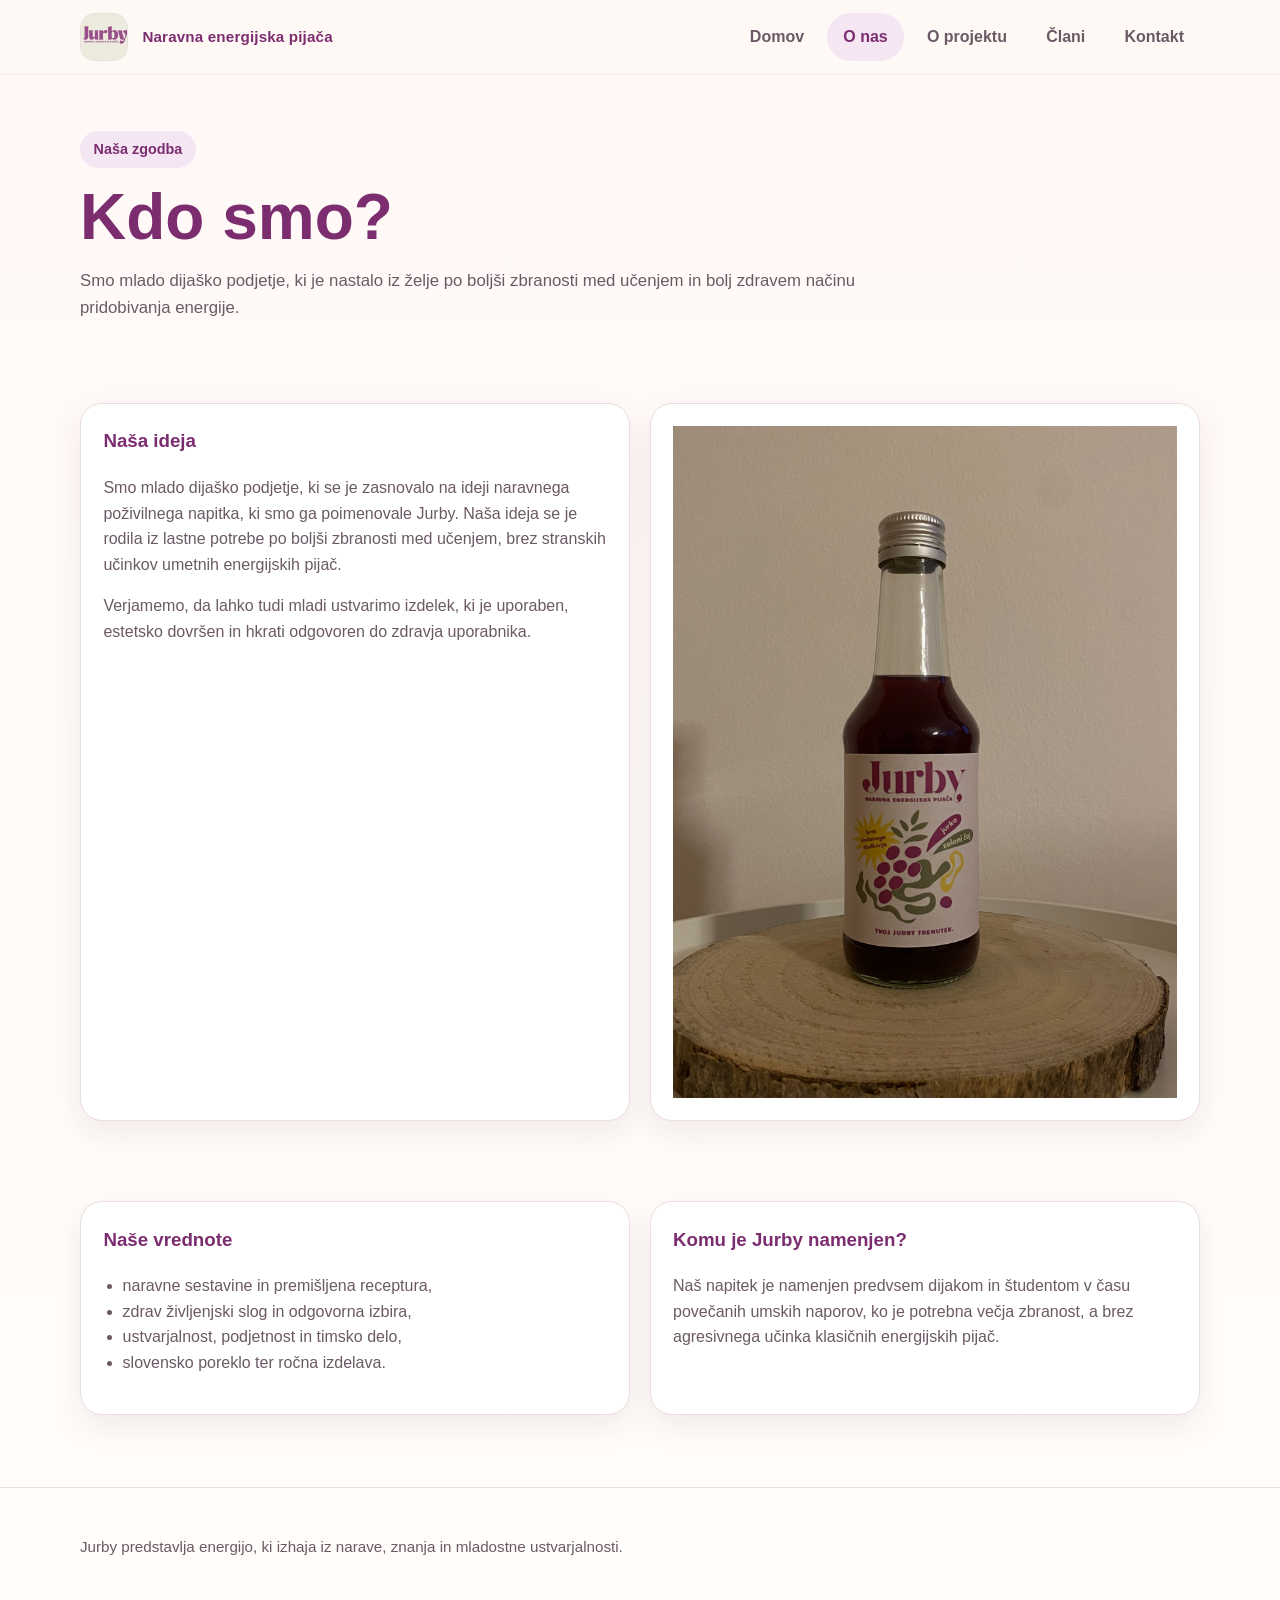
==== about.html @ 3bf28162 "Jurby 20260317 Naravna energijska pijača Jurby 20260317" ====
<!DOCTYPE html>
<html lang="sl">
<head>
  <meta charset="UTF-8">
  <meta name="viewport" content="width=device-width, initial-scale=1.0">
  <title>O nas | Jurby</title>
  <link rel="stylesheet" href="style.css">
</head>
<body>
  <header class="site-header">
    <div class="container navbar">
      <a class="brand" href="index.html">
        <img src="assets/jurbyLogo.jpg" alt="Jurby logotip">
          <span>Naravna energijska pijača</span>
      </a>
      <nav class="nav-links" aria-label="Glavna navigacija">
        <a href="index.html">Domov</a>
        <a class="active" href="about.html">O nas</a>
        <a href="project.html">O projektu</a>
        <a href="members.html">Člani</a>
        <a href="contact.html">Kontakt</a>
      </nav>
    </div>
  </header>

  <main>
    <section class="page-hero">
      <div class="container">
        <span class="eyebrow">Naša zgodba</span>
        <h1>Kdo smo?</h1>
        <p>Smo mlado dijaško podjetje, ki je nastalo iz želje po boljši zbranosti med učenjem in bolj zdravem načinu pridobivanja energije.</p>
      </div>
    </section>

    <section class="section content">
      <div class="container grid-2">
        <div class="card info-card">
          <h3>Naša ideja</h3>
          <p>Smo mlado dijaško podjetje, ki se je zasnovalo na ideji naravnega poživilnega napitka, ki smo ga poimenovale Jurby. Naša ideja se je rodila iz lastne potrebe po boljši zbranosti med učenjem, brez stranskih učinkov umetnih energijskih pijač.</p>
          <p>Verjamemo, da lahko tudi mladi ustvarimo izdelek, ki je uporaben, estetsko dovršen in hkrati odgovoren do zdravja uporabnika.</p>
        </div>
        <div class="card info-card">
          <img src="assets/izdelek-1.jpeg" alt="Jurby izdelek na leseni podlagi">
        </div>
      </div>
    </section>

    <section class="section content">
      <div class="container grid-2">
        <div class="card info-card">
          <h3>Naše vrednote</h3>
          <ul>
            <li>naravne sestavine in premišljena receptura,</li>
            <li>zdrav življenjski slog in odgovorna izbira,</li>
            <li>ustvarjalnost, podjetnost in timsko delo,</li>
            <li>slovensko poreklo ter ročna izdelava.</li>
          </ul>
        </div>
        <div class="card info-card">
          <h3>Komu je Jurby namenjen?</h3>
          <p>Naš napitek je namenjen predvsem dijakom in študentom v času povečanih umskih naporov, ko je potrebna večja zbranost, a brez agresivnega učinka klasičnih energijskih pijač.</p>
        </div>
      </div>
    </section>
  </main>

  <footer class="site-footer">
    <div class="container">
      <p class="small">Jurby predstavlja energijo, ki izhaja iz narave, znanja in mladostne ustvarjalnosti.</p>
    </div>
  </footer>
</body>
</html>
---- style.css ----
:root {
  --bg: #fff9f6;
  --card: #ffffff;
  --text: #3b2d35;
  --muted: #6b5a65;
  --primary: #9d3f8f;
  --primary-dark: #7c2d70;
  --accent: #91a36d;
  --accent-2: #efcc54;
  --border: #eadede;
  --shadow: 0 12px 30px rgba(74, 37, 61, 0.08);
  --radius: 22px;
  --max: 1120px;
}

* { box-sizing: border-box; }
html { scroll-behavior: smooth; }
body {
  margin: 0;
  font-family: Arial, Helvetica, sans-serif;
  color: var(--text);
  background: linear-gradient(180deg, #fff8f7 0%, #fffdfa 100%);
  line-height: 1.6;
}
img { max-width: 100%; display: block; }
a { color: inherit; text-decoration: none; }

.container {
  width: min(var(--max), calc(100% - 2rem));
  margin: 0 auto;
}

.site-header {
  position: sticky;
  top: 0;
  z-index: 20;
  background: rgba(255, 249, 246, 0.92);
  backdrop-filter: blur(12px);
  border-bottom: 1px solid rgba(157, 63, 143, 0.08);
}

.navbar {
  display: flex;
  align-items: center;
  justify-content: space-between;
  gap: 1rem;
  min-height: 74px;
}

.brand {
  display: flex;
  align-items: center;
  gap: 0.9rem;
  font-weight: 700;
}
.brand img {
  width: 48px;
  height: 48px;
  object-fit: cover;
  border-radius: 14px;
  border: 1px solid var(--border);
  background: white;
}
.brand span {
  font-size: 0.95rem;
  color: var(--primary-dark);
  letter-spacing: 0.01em;
}

.nav-links {
  display: flex;
  flex-wrap: wrap;
  gap: 0.45rem;
}
.nav-links a {
  padding: 0.7rem 1rem;
  border-radius: 999px;
  color: var(--muted);
  font-weight: 600;
}
.nav-links a:hover,
.nav-links a.active {
  background: #f4e6f2;
  color: var(--primary-dark);
}

.hero {
  padding: 4.5rem 0 3rem;
}
.hero-grid {
  display: grid;
  grid-template-columns: 1.1fr 0.9fr;
  gap: 2rem;
  align-items: center;
}
.eyebrow {
  display: inline-block;
  font-size: 0.9rem;
  font-weight: 700;
  color: var(--primary-dark);
  background: #f4e6f2;
  border-radius: 999px;
  padding: 0.45rem 0.85rem;
  margin-bottom: 1rem;
}
.hero h1, .page-hero h1 {
  font-size: clamp(2.2rem, 5vw, 4.2rem);
  line-height: 1.05;
  margin: 0 0 1rem;
  color: var(--primary-dark);
}
.lead {
  font-size: 1.12rem;
  color: var(--muted);
  margin-bottom: 1.5rem;
}
.cta-row {
  display: flex;
  flex-wrap: wrap;
  gap: 0.85rem;
}
.button {
  display: inline-flex;
  align-items: center;
  justify-content: center;
  padding: 0.92rem 1.25rem;
  border-radius: 999px;
  font-weight: 700;
  transition: 0.2s ease;
}
.button.primary {
  background: var(--primary);
  color: white;
}
.button.primary:hover { background: var(--primary-dark); }
.button.secondary {
  background: white;
  color: var(--primary-dark);
  border: 1px solid var(--border);
}
.button.secondary:hover { background: #faf2f8; }

.hero-card,
.card {
  background: var(--card);
  border: 1px solid var(--border);
  border-radius: var(--radius);
  box-shadow: var(--shadow);
}
.hero-card {
  overflow: hidden;
}
.hero-card img {
  width: 100%;
  height: 100%;
  object-fit: cover;
}

.section {
  padding: 2.5rem 0;
}
.section-title {
  font-size: clamp(1.7rem, 3vw, 2.5rem);
  color: var(--primary-dark);
  margin: 0 0 0.5rem;
}
.section-subtitle {
  color: var(--muted);
  margin: 0 0 1.5rem;
}

.stats {
  display: grid;
  grid-template-columns: repeat(4, 1fr);
  gap: 1rem;
}
.stat {
  padding: 1.3rem;
}
.stat strong {
  display: block;
  color: var(--primary-dark);
  font-size: 1.5rem;
}
.stat span { color: var(--muted); }

.grid-3, .grid-2 {
  display: grid;
  gap: 1.2rem;
}
.grid-3 { grid-template-columns: repeat(3, 1fr); }
.grid-2 { grid-template-columns: repeat(2, 1fr); }

.feature, .member-card, .info-card {
  padding: 1.4rem;
}
.feature h3, .member-card h3, .info-card h3 {
  margin-top: 0;
  color: var(--primary-dark);
}
.kicker {
  display: inline-block;
  font-size: 0.84rem;
  background: #eff3e6;
  color: #54673d;
  border-radius: 999px;
  padding: 0.35rem 0.7rem;
  margin-bottom: 0.8rem;
  font-weight: 700;
}

.gallery {
  display: grid;
  grid-template-columns: 1.1fr 0.9fr;
  gap: 1rem;
}
.gallery .card {
  overflow: hidden;
}
.gallery img {
  width: 100%;
  height: 100%;
  object-fit: cover;
}

.page-hero {
  padding: 3.5rem 0 1.5rem;
}
.page-hero p {
  max-width: 780px;
  color: var(--muted);
  font-size: 1.05rem;
}
.content p { color: var(--muted); }
.content ul {
  color: var(--muted);
  padding-left: 1.2rem;
}

.member-card p,
.info-card p,
.feature p { color: var(--muted); }
.member-role {
  color: var(--primary);
  font-weight: 700;
  margin-top: -0.4rem;
}

.contact-box {
  padding: 1.5rem;
}
.contact-box strong { color: var(--primary-dark); }

.site-footer {
  margin-top: 2rem;
  border-top: 1px solid var(--border);
  padding: 2rem 0 3rem;
  color: var(--muted);
}
.footer-grid {
  display: grid;
  grid-template-columns: 1.2fr 0.8fr;
  gap: 1rem;
}
.small { font-size: 0.95rem; }

.highlight {
  color: var(--primary-dark);
  font-weight: 700;
}

@media (max-width: 900px) {
  .hero-grid,
  .gallery,
  .grid-3,
  .grid-2,
  .stats,
  .footer-grid {
    grid-template-columns: 1fr;
  }

  .navbar {
    flex-direction: column;
    align-items: flex-start;
    padding: 0.8rem 0;
  }

  .nav-links {
    width: 100%;
  }
}
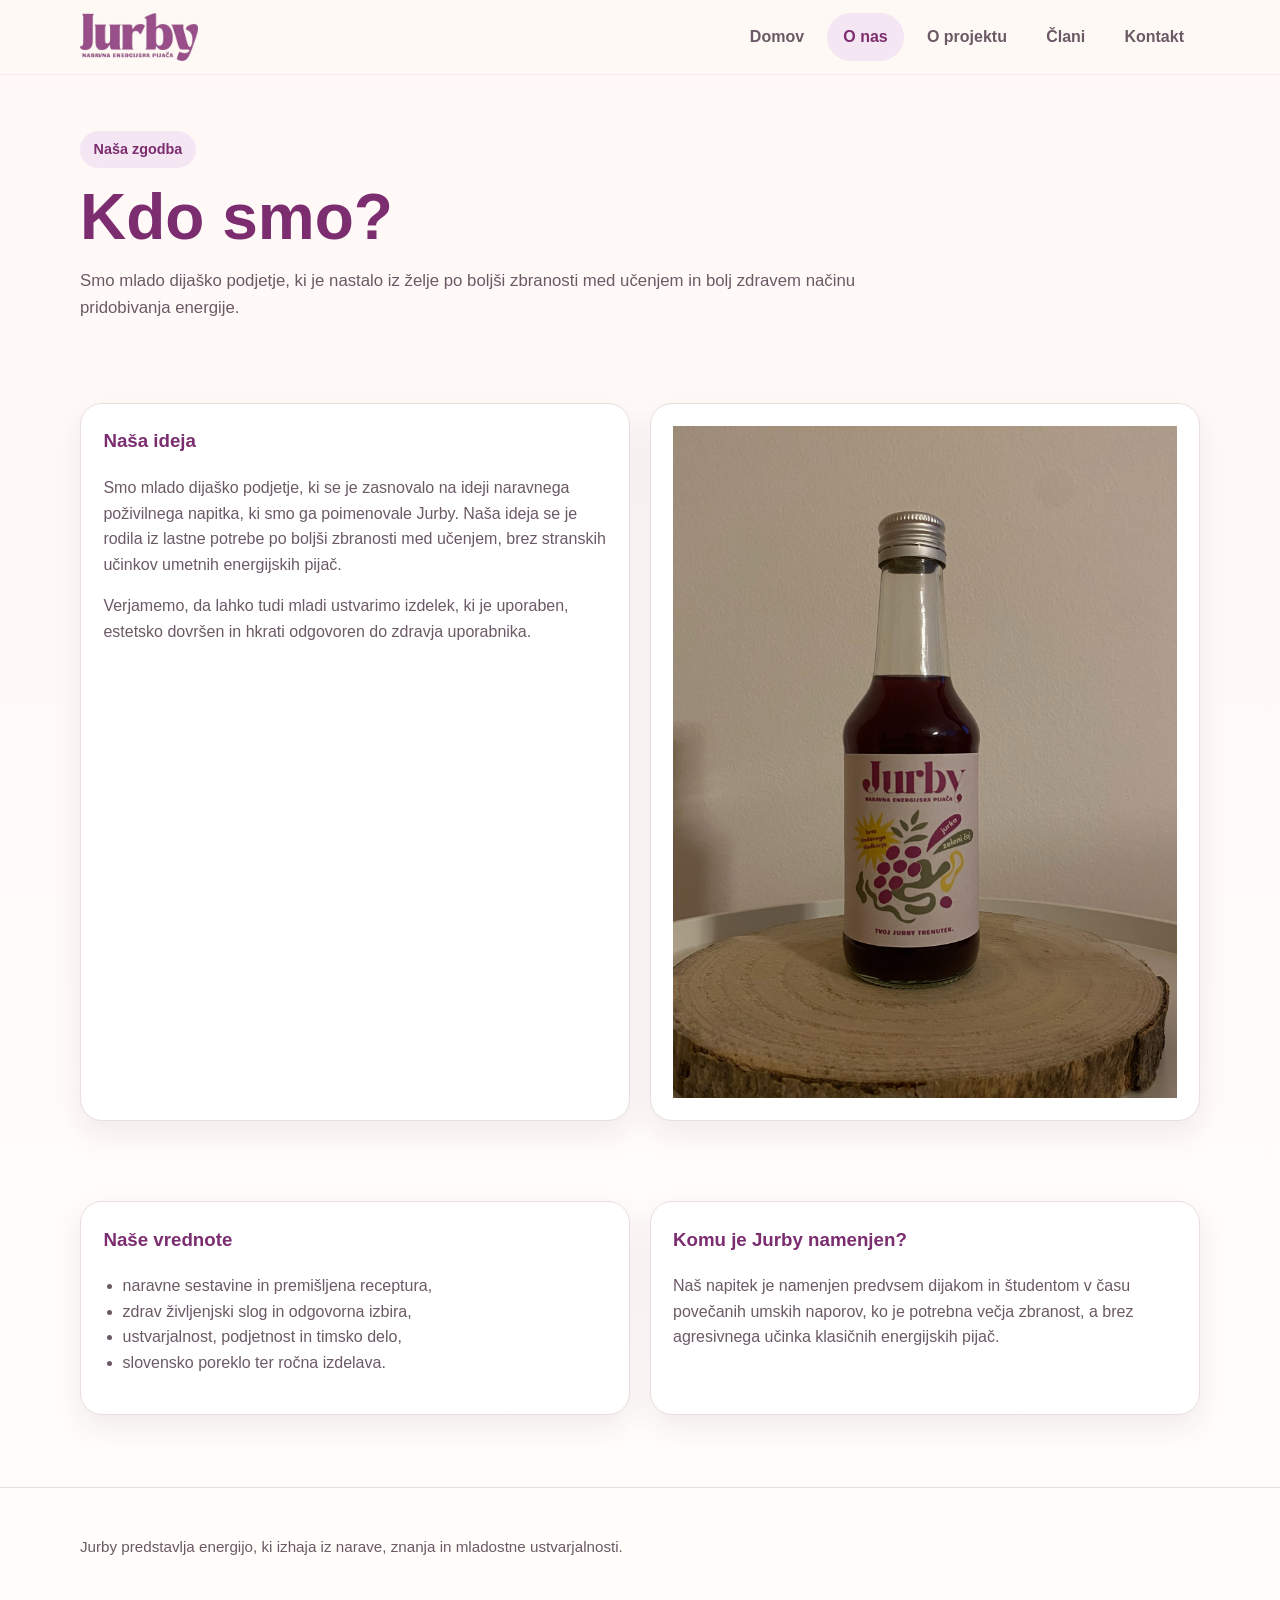
==== commit e3fab77f: "Add files via upload" ====
--- a/about.html
+++ b/about.html
@@ -10,8 +10,7 @@
   <header class="site-header">
     <div class="container navbar">
       <a class="brand" href="index.html">
-        <img src="assets/jurbyLogo.jpg" alt="Jurby logotip">
-          <span>Naravna energijska pijača</span>
+        <img src="assets/jurby_logo.svg" alt="Jurby logotip">
       </a>
       <nav class="nav-links" aria-label="Glavna navigacija">
         <a href="index.html">Domov</a>
--- a/style.css
+++ b/style.css
@@ -54,12 +54,12 @@
   font-weight: 700;
 }
 .brand img {
-  width: 48px;
-  height: 48px;
-  object-fit: cover;
-  border-radius: 14px;
-  border: 1px solid var(--border);
-  background: white;
+  height: 48px;     /* kontrolira višino */
+  width: auto;      /* ohrani proporcije */
+  object-fit: contain; /* NE reže več */
+  border: none;     /* opcijsko odstrani okvir */
+  background: transparent;
+}
 }
 .brand span {
   font-size: 0.95rem;
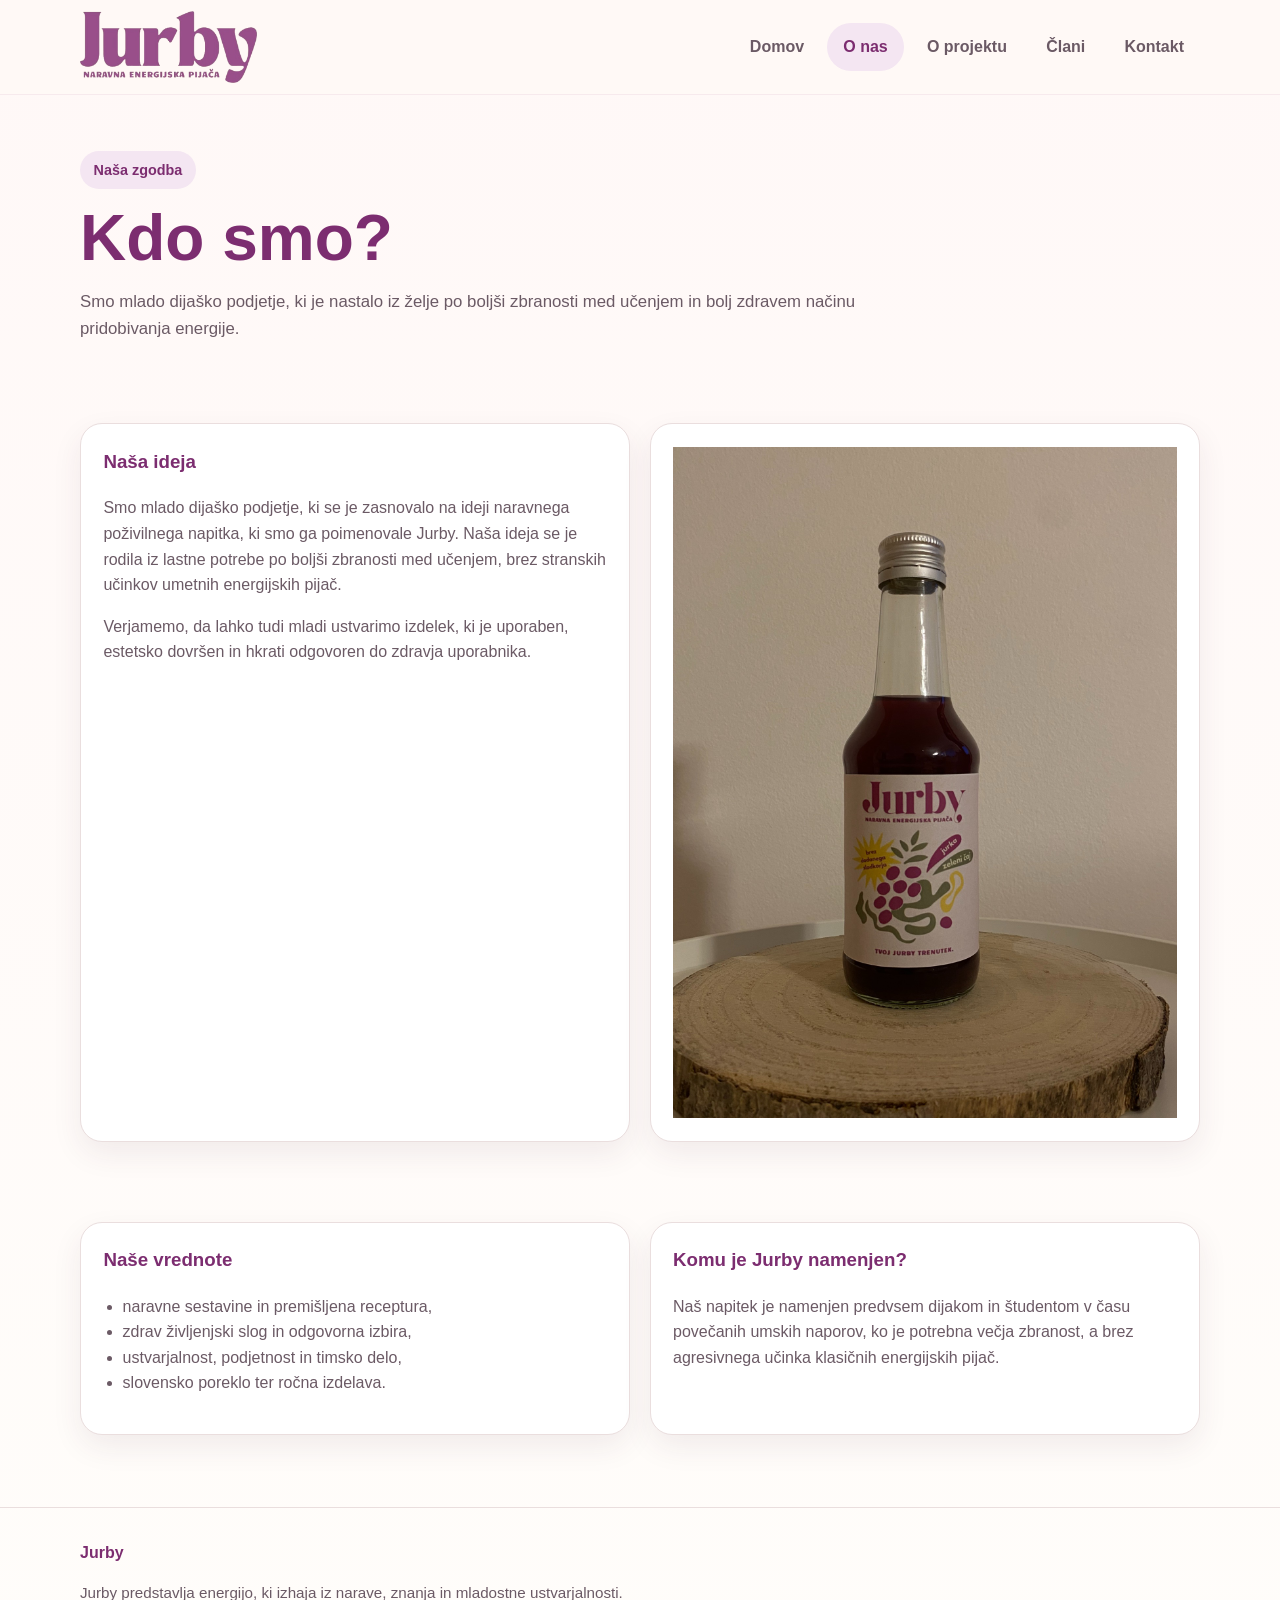
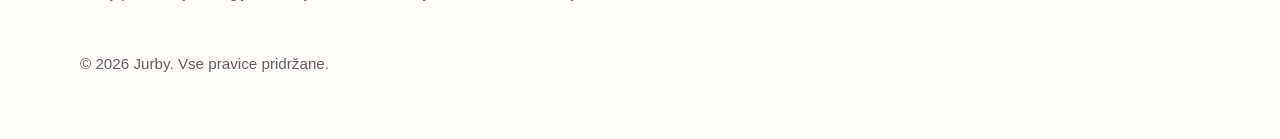
==== commit 02213f33: "copyright dodan copyright dodan" ====
--- a/about.html
+++ b/about.html
@@ -63,10 +63,25 @@
     </section>
   </main>
 
-  <footer class="site-footer">
-    <div class="container">
-      <p class="small">Jurby predstavlja energijo, ki izhaja iz narave, znanja in mladostne ustvarjalnosti.</p>
-    </div>
-  </footer>
+<footer class="site-footer">
+	  <div class="container footer-grid">
+		<div>
+		  <strong class="highlight">Jurby</strong>
+		  <p class="small">
+			Jurby predstavlja energijo, ki izhaja iz narave, znanja in mladostne ustvarjalnosti.
+		  </p>
+		</div>
+		<p>
+		<div>
+		  <p class="small">
+			© <span id="year"></span> Jurby. Vse pravice pridržane.
+		  </p>
+		</div>
+	  </div>
+</footer>
+<script>
+  document.getElementById("year").textContent = new Date().getFullYear();
+</script>
+
 </body>
 </html>
--- a/style.css
+++ b/style.css
@@ -14,7 +14,9 @@
 }
 
 * { box-sizing: border-box; }
+
 html { scroll-behavior: smooth; }
+
 body {
   margin: 0;
   font-family: Arial, Helvetica, sans-serif;
@@ -22,8 +24,16 @@
   background: linear-gradient(180deg, #fff8f7 0%, #fffdfa 100%);
   line-height: 1.6;
 }
-img { max-width: 100%; display: block; }
-a { color: inherit; text-decoration: none; }
+
+img {
+  max-width: 100%;
+  display: block;
+}
+
+a {
+  color: inherit;
+  text-decoration: none;
+}
 
 .container {
   width: min(var(--max), calc(100% - 2rem));
@@ -44,40 +54,51 @@
   align-items: center;
   justify-content: space-between;
   gap: 1rem;
-  min-height: 74px;
+  min-height: 84px;
+  padding: 0.7rem 0;
 }
 
 .brand {
   display: flex;
   align-items: center;
-  gap: 0.9rem;
+  gap: 0.8rem;
   font-weight: 700;
-}
+  flex-shrink: 0;
+}
+
 .brand img {
-  height: 48px;     /* kontrolira višino */
-  width: auto;      /* ohrani proporcije */
-  object-fit: contain; /* NE reže več */
-  border: none;     /* opcijsko odstrani okvir */
+  height: clamp(52px, 6vw, 72px);
+  width: auto;
+  object-fit: contain;
+  display: block;
+  border: none;
   background: transparent;
-}
-}
+  flex-shrink: 0;
+}
+
 .brand span {
-  font-size: 0.95rem;
+  font-size: clamp(0.72rem, 1.2vw, 0.95rem);
   color: var(--primary-dark);
   letter-spacing: 0.01em;
+  line-height: 1.15;
+  white-space: nowrap;
 }
 
 .nav-links {
   display: flex;
   flex-wrap: wrap;
+  justify-content: flex-end;
   gap: 0.45rem;
 }
+
 .nav-links a {
   padding: 0.7rem 1rem;
   border-radius: 999px;
   color: var(--muted);
   font-weight: 600;
-}
+  transition: 0.2s ease;
+}
+
 .nav-links a:hover,
 .nav-links a.active {
   background: #f4e6f2;
@@ -87,12 +108,14 @@
 .hero {
   padding: 4.5rem 0 3rem;
 }
+
 .hero-grid {
   display: grid;
   grid-template-columns: 1.1fr 0.9fr;
   gap: 2rem;
   align-items: center;
 }
+
 .eyebrow {
   display: inline-block;
   font-size: 0.9rem;
@@ -103,22 +126,27 @@
   padding: 0.45rem 0.85rem;
   margin-bottom: 1rem;
 }
-.hero h1, .page-hero h1 {
+
+.hero h1,
+.page-hero h1 {
   font-size: clamp(2.2rem, 5vw, 4.2rem);
   line-height: 1.05;
   margin: 0 0 1rem;
   color: var(--primary-dark);
 }
+
 .lead {
   font-size: 1.12rem;
   color: var(--muted);
   margin-bottom: 1.5rem;
 }
+
 .cta-row {
   display: flex;
   flex-wrap: wrap;
   gap: 0.85rem;
 }
+
 .button {
   display: inline-flex;
   align-items: center;
@@ -128,17 +156,25 @@
   font-weight: 700;
   transition: 0.2s ease;
 }
+
 .button.primary {
   background: var(--primary);
   color: white;
 }
-.button.primary:hover { background: var(--primary-dark); }
+
+.button.primary:hover {
+  background: var(--primary-dark);
+}
+
 .button.secondary {
   background: white;
   color: var(--primary-dark);
   border: 1px solid var(--border);
 }
-.button.secondary:hover { background: #faf2f8; }
+
+.button.secondary:hover {
+  background: #faf2f8;
+}
 
 .hero-card,
 .card {
@@ -147,9 +183,11 @@
   border-radius: var(--radius);
   box-shadow: var(--shadow);
 }
+
 .hero-card {
   overflow: hidden;
 }
+
 .hero-card img {
   width: 100%;
   height: 100%;
@@ -159,11 +197,13 @@
 .section {
   padding: 2.5rem 0;
 }
+
 .section-title {
   font-size: clamp(1.7rem, 3vw, 2.5rem);
   color: var(--primary-dark);
   margin: 0 0 0.5rem;
 }
+
 .section-subtitle {
   color: var(--muted);
   margin: 0 0 1.5rem;
@@ -174,30 +214,48 @@
   grid-template-columns: repeat(4, 1fr);
   gap: 1rem;
 }
+
 .stat {
   padding: 1.3rem;
 }
+
 .stat strong {
   display: block;
   color: var(--primary-dark);
   font-size: 1.5rem;
 }
-.stat span { color: var(--muted); }
-
-.grid-3, .grid-2 {
+
+.stat span {
+  color: var(--muted);
+}
+
+.grid-3,
+.grid-2 {
   display: grid;
   gap: 1.2rem;
 }
-.grid-3 { grid-template-columns: repeat(3, 1fr); }
-.grid-2 { grid-template-columns: repeat(2, 1fr); }
-
-.feature, .member-card, .info-card {
+
+.grid-3 {
+  grid-template-columns: repeat(3, 1fr);
+}
+
+.grid-2 {
+  grid-template-columns: repeat(2, 1fr);
+}
+
+.feature,
+.member-card,
+.info-card {
   padding: 1.4rem;
 }
-.feature h3, .member-card h3, .info-card h3 {
+
+.feature h3,
+.member-card h3,
+.info-card h3 {
   margin-top: 0;
   color: var(--primary-dark);
 }
+
 .kicker {
   display: inline-block;
   font-size: 0.84rem;
@@ -214,9 +272,11 @@
   grid-template-columns: 1.1fr 0.9fr;
   gap: 1rem;
 }
+
 .gallery .card {
   overflow: hidden;
 }
+
 .gallery img {
   width: 100%;
   height: 100%;
@@ -226,12 +286,17 @@
 .page-hero {
   padding: 3.5rem 0 1.5rem;
 }
+
 .page-hero p {
   max-width: 780px;
   color: var(--muted);
   font-size: 1.05rem;
 }
-.content p { color: var(--muted); }
+
+.content p {
+  color: var(--muted);
+}
+
 .content ul {
   color: var(--muted);
   padding-left: 1.2rem;
@@ -239,7 +304,10 @@
 
 .member-card p,
 .info-card p,
-.feature p { color: var(--muted); }
+.feature p {
+  color: var(--muted);
+}
+
 .member-role {
   color: var(--primary);
   font-weight: 700;
@@ -249,7 +317,10 @@
 .contact-box {
   padding: 1.5rem;
 }
-.contact-box strong { color: var(--primary-dark); }
+
+.contact-box strong {
+  color: var(--primary-dark);
+}
 
 .site-footer {
   margin-top: 2rem;
@@ -257,12 +328,16 @@
   padding: 2rem 0 3rem;
   color: var(--muted);
 }
+
 .footer-grid {
   display: grid;
   grid-template-columns: 1.2fr 0.8fr;
   gap: 1rem;
 }
-.small { font-size: 0.95rem; }
+
+.small {
+  font-size: 0.95rem;
+}
 
 .highlight {
   color: var(--primary-dark);
@@ -282,10 +357,162 @@
   .navbar {
     flex-direction: column;
     align-items: flex-start;
+    gap: 0.8rem;
     padding: 0.8rem 0;
+  }
+
+  .brand {
+    gap: 0.7rem;
+  }
+
+  .brand img {
+    height: clamp(52px, 12vw, 72px);
+  }
+
+  .brand span {
+    font-size: 0.78rem;
+    white-space: normal;
   }
 
   .nav-links {
     width: 100%;
-  }
-}
+    justify-content: flex-start;
+  }
+}
+
+@media (max-width: 640px) {
+  .container {
+    width: min(var(--max), calc(100% - 1.2rem));
+  }
+
+  .navbar {
+    min-height: auto;
+  }
+
+  .brand img {
+    height: 58px;
+  }
+
+  .brand span {
+    font-size: 0.72rem;
+    line-height: 1.2;
+  }
+
+  .nav-links {
+    gap: 0.35rem;
+  }
+
+  .nav-links a {
+    padding: 0.6rem 0.85rem;
+    font-size: 0.95rem;
+  }
+}
+.team-gallery {
+  display: grid;
+  grid-template-columns: repeat(4, minmax(120px, 140px));
+  justify-content: start;
+  gap: 24px 28px;
+  margin-top: 24px;
+}
+
+.team-member {
+  position: relative;
+  width: 140px;
+  height: 140px;
+}
+
+.team-member img {
+  width: 100%;
+  height: 100%;
+  object-fit: cover;
+  object-position: top;
+  border-radius: 50%;
+  border: 4px solid #ece7e2;
+  box-shadow: 0 4px 12px rgba(0,0,0,0.08);
+  transition: transform 0.25s ease, box-shadow 0.25s ease, filter 0.25s ease;
+}
+
+.team-member:hover img {
+  transform: scale(1.05);
+  filter: brightness(0.72);
+  box-shadow: 0 8px 20px rgba(0,0,0,0.14);
+}
+
+.member-overlay {
+  position: absolute;
+  inset: 0;
+  display: flex;
+  align-items: center;
+  justify-content: center;
+  text-align: center;
+  padding: 12px;
+  border-radius: 50%;
+  color: white;
+  font-weight: 600;
+  font-size: 0.95rem;
+  opacity: 0;
+  transition: opacity 0.25s ease;
+  pointer-events: none;
+}
+
+.team-member:hover .member-overlay {
+  opacity: 1;
+}
+
+.member-name {
+  display: none;
+  text-align: center;
+  margin-top: 8px;
+  font-size: 0.9rem;
+  color: var(--primary-dark);
+  font-weight: 600;
+}
+
+@media (max-width: 900px) {
+  .team-gallery {
+    grid-template-columns: repeat(3, minmax(110px, 130px));
+    gap: 20px;
+  }
+
+  .team-member {
+    width: 130px;
+    height: 130px;
+  }
+}
+
+@media (max-width: 640px) {
+  .team-gallery {
+    grid-template-columns: repeat(2, minmax(100px, 120px));
+    gap: 18px 16px;
+    justify-content: start;
+  }
+
+  .team-member {
+    width: 110px;
+    height: 110px;
+  }
+
+  .member-overlay {
+    display: none;
+  }
+
+  .member-name {
+    display: block;
+  }
+}
+
+@media (max-width: 420px) {
+  .team-gallery {
+    grid-template-columns: repeat(2, minmax(90px, 1fr));
+    gap: 14px 12px;
+  }
+
+  .team-member {
+    width: 96px;
+    height: 96px;
+  }
+
+  .member-name {
+    font-size: 0.8rem;
+  }
+}
